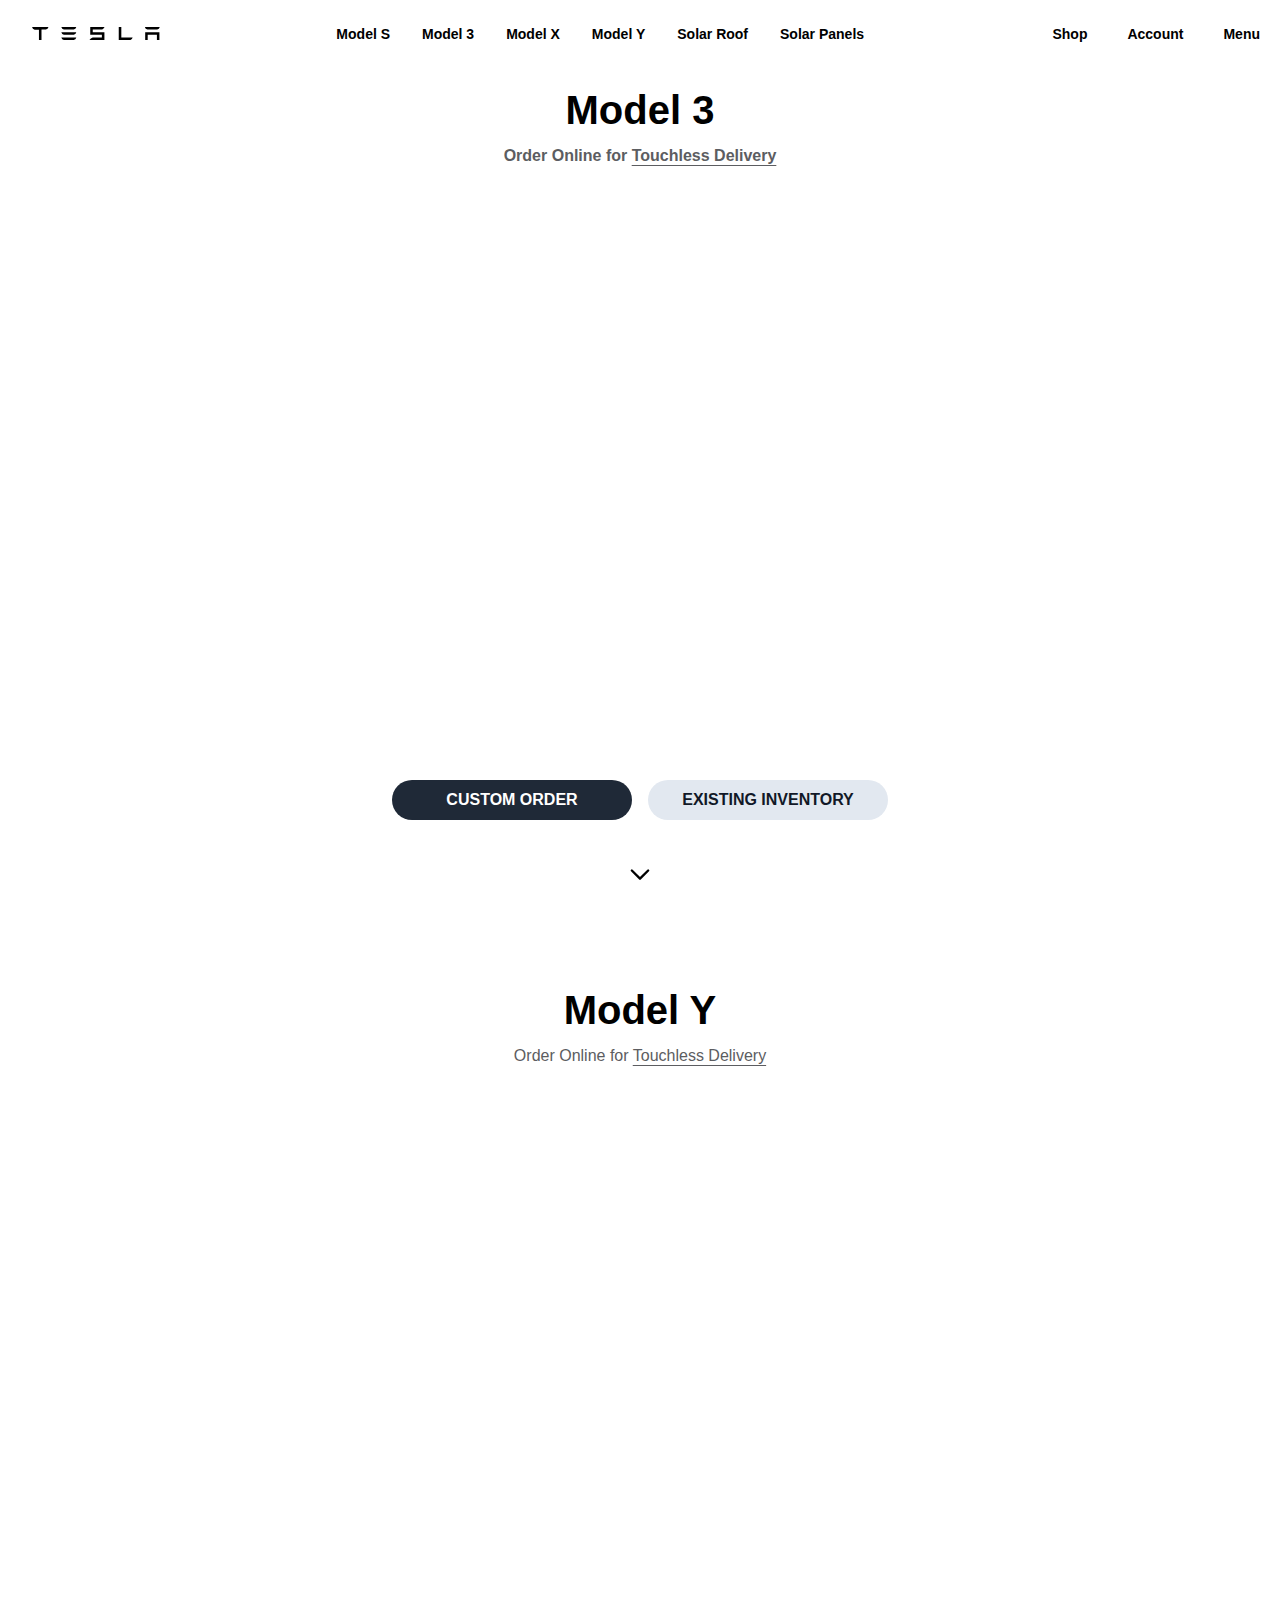
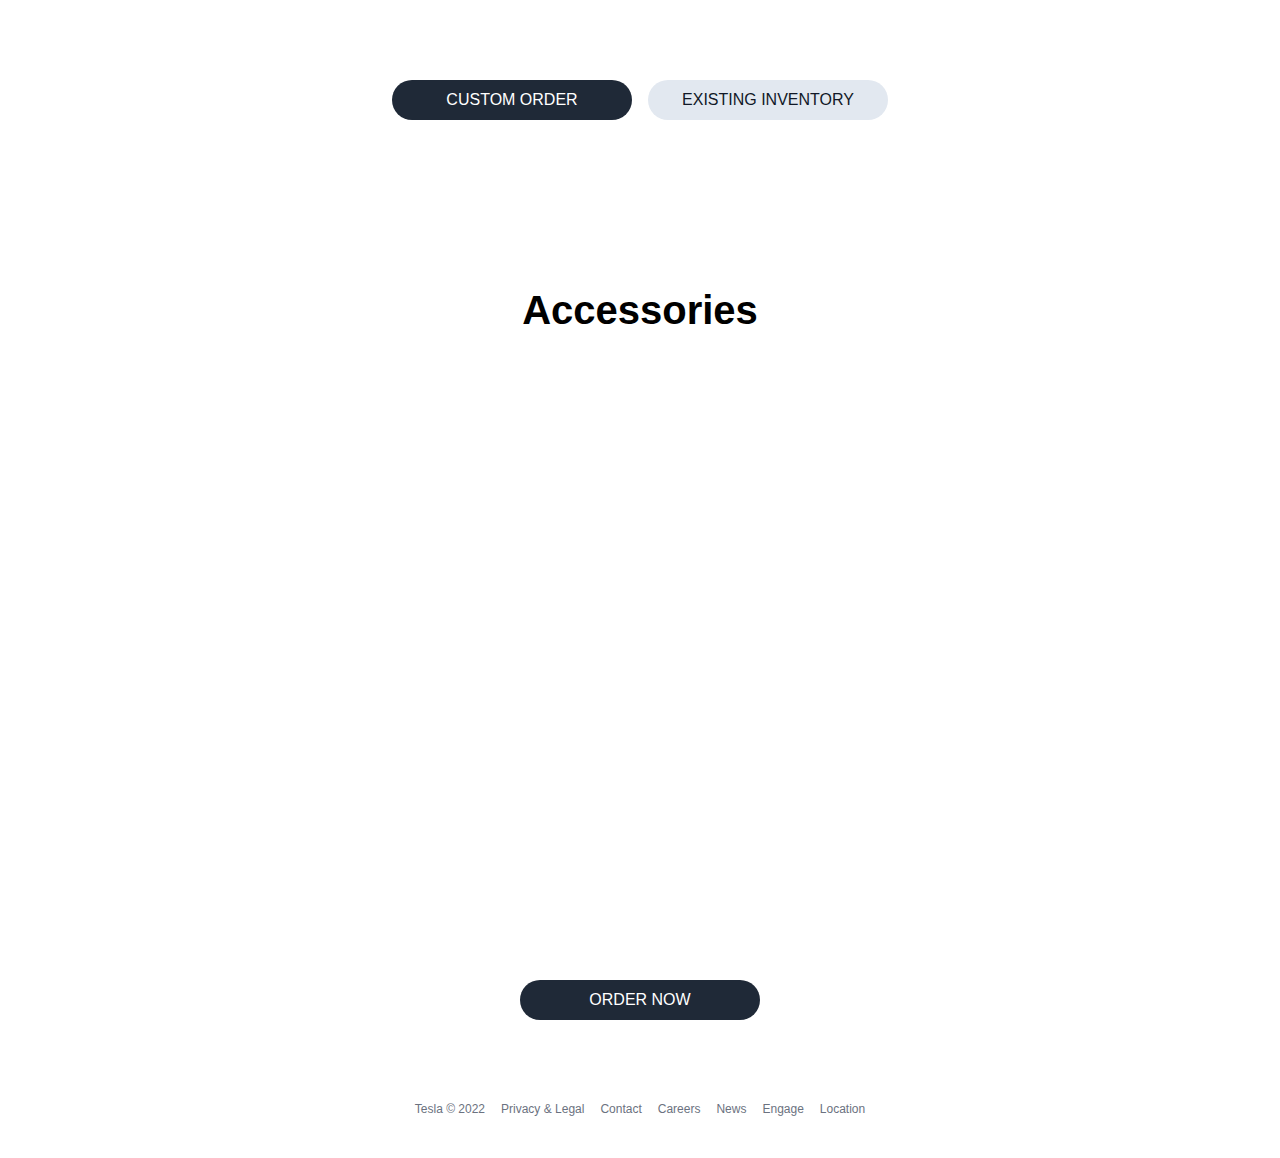
==== x_index.html @ 98531808 "finish first view" ====
<!DOCTYPE html>
<html lang="en">
  <head>
    <meta charset="UTF-8" />
    <meta http-equiv="X-UA-Compatible" content="IE=edge" />
    <meta name="viewport" content="width=device-width, initial-scale=1.0" />
    <title>Tesla UI Clone</title>
    <link rel="stylesheet" href="css/style.css" />
  </head>
  <body>
    <!-- Header & Model 3 -->

    <div
      class="relative bg-[url('https://tesla-cdn.thron.com/delivery/public/image/tesla/e90a341e-f9ca-4aa1-8eab-94afea118786/bvlatuR/std/2880x1800/M3-Homepage-D')] h-screen bg-center bg-cover"
    >
      <div class="pt-5 flex justify-between font-bold items-center">
        <div class="ml-8">
          <svg
            class="w-32 cursor-pointer"
            viewBox="0 0 342 35"
            xmlns="http://www.w3.org/2000/svg"
          >
            <path
              d="M0 .1a9.7 9.7 0 007 7h11l.5.1v27.6h6.8V7.3L26 7h11a9.8 9.8 0 007-7H0zm238.6 0h-6.8v34.8H263a9.7 9.7 0 006-6.8h-30.3V0zm-52.3 6.8c3.6-1 6.6-3.8 7.4-6.9l-38.1.1v20.6h31.1v7.2h-24.4a13.6 13.6 0 00-8.7 7h39.9v-21h-31.2v-7h24zm116.2 28h6.7v-14h24.6v14h6.7v-21h-38zM85.3 7h26a9.6 9.6 0 007.1-7H78.3a9.6 9.6 0 007 7zm0 13.8h26a9.6 9.6 0 007.1-7H78.3a9.6 9.6 0 007 7zm0 14.1h26a9.6 9.6 0 007.1-7H78.3a9.6 9.6 0 007 7zM308.5 7h26a9.6 9.6 0 007-7h-40a9.6 9.6 0 007 7z"
              fill="currentColor"
            ></path>
          </svg>
        </div>
        <div class="hidden lg:inline">
          <ul class="flex space-x-2 text-sm">
            <li
              class="py-1 px-3 hover:bg-slate-300 hover:rounded-full cursor-pointer"
            >
              Model S
            </li>
            <li
              class="py-1 px-3 hover:bg-slate-300 hover:rounded-full cursor-pointer"
            >
              Model 3
            </li>
            <li
              class="py-1 px-3 hover:bg-slate-300 hover:rounded-full cursor-pointer"
            >
              Model X
            </li>
            <li
              class="py-1 px-3 hover:bg-slate-300 hover:rounded-full cursor-pointer"
            >
              Model Y
            </li>
            <li
              class="py-1 px-3 hover:bg-slate-300 hover:rounded-full cursor-pointer"
            >
              Solar Roof
            </li>
            <li
              class="py-1 px-3 hover:bg-slate-300 hover:rounded-full cursor-pointer"
            >
              Solar Panels
            </li>
          </ul>
        </div>
        <div class="">
          <ul class="flex space-x-4 mr-2 text-sm">
            <li
              class="cursor-pointer hover:rounded-full hover:bg-slate-300 py-1 px-3"
            >
              Shop
            </li>
            <li
              class="cursor-pointer hover:rounded-full hover:bg-slate-300 py-1 px-3"
            >
              Account
            </li>
            <li
              class="cursor-pointer hover:rounded-full hover:bg-slate-300 py-1 px-3"
            >
              Menu
            </li>
          </ul>
        </div>
        <div
          class="flex flex-col absolute top-20 left-[50%] translate-x-[-50%]"
        >
          <h1 class="text-[40px] m-auto font-bold">Model 3</h1>
          <p class="whitespace-nowrap pt-1 text-[16px] text-[#5c5d61]">
            Order Online for

            <span
              class="underline underline-offset-4 hover:decoration-2 cursor-pointer"
              >Touchless Delivery</span
            >
          </p>
        </div>

        <div
          class="md:space-x-4 absolute bottom-[80px] left-[50%] translate-x-[-50%] flex flex-col md:flex-row"
        >
          <button
            class="uppercase bg-gray-800 w-96 text-white rounded-full h-10 md:w-60"
          >
            Custom order
          </button>
          <button
            class="mt-2 uppercase bg-slate-200 w-96 text-gray-900 rounded-full h-10 md:mt-0 md:w-60"
          >
            Existing Inventory
          </button>
        </div>

        <div class="absolute left-[50%] translate-x-[-50%] bottom-3">
          <svg
            xmlns="http://www.w3.org/2000/svg"
            class="h-7 w-7 animate-bounce"
            fill="none"
            viewBox="0 0 24 24"
            stroke="currentColor"
            stroke-width="2"
          >
            <path
              stroke-linecap="round"
              stroke-linejoin="round"
              d="M19 9l-7 7-7-7"
            />
          </svg>
        </div>
      </div>
    </div>

    <!-- Model Y -->

    <div
      class="relative bg-[url('https://tesla-cdn.thron.com/delivery/public/image/tesla/8e2df1b9-a4bf-4eb9-beec-2cf5cc77fca0/bvlatuR/std/2880x2400/Desktop-ModelY?quality=70')] h-screen bg-center bg-cover"
    >
      <div class="flex flex-col absolute top-20 left-[50%] translate-x-[-50%]">
        <h1 class="text-[40px] m-auto font-bold">Model Y</h1>
        <p class="whitespace-nowrap pt-1 text-[16px] text-[#5c5d61]">
          Order Online for

          <span
            class="underline underline-offset-4 hover:decoration-2 cursor-pointer"
            >Touchless Delivery</span
          >
        </p>
      </div>

      <div
        class="md:space-x-4 absolute bottom-[80px] left-[50%] translate-x-[-50%] flex flex-col md:flex-row"
      >
        <button
          class="uppercase bg-gray-800 w-96 text-white rounded-full h-10 md:w-60"
        >
          Custom order
        </button>
        <button
          class="mt-2 uppercase bg-slate-200 w-96 text-gray-900 rounded-full h-10 md:mt-0 md:w-60"
        >
          Existing Inventory
        </button>
      </div>
    </div>

    <!-- Accessories -->

    <div
      class="relative bg-[url('https://tesla-cdn.thron.com/delivery/public/image/tesla/dd739764-bcaa-4263-9488-8c73bc9fb046/bvlatuR/std/2880x2400/Desktop-Accessories')] h-screen bg-center bg-cover"
    >
      <div class="flex flex-col absolute top-20 left-[50%] translate-x-[-50%]">
        <h1 class="text-[40px] m-auto font-bold">Accessories</h1>
      </div>

      <div
        class="md:space-x-4 absolute bottom-[80px] left-[50%] translate-x-[-50%] flex flex-col md:flex-row"
      >
        <button
          class="uppercase bg-gray-800 w-96 text-white rounded-full h-10 md:w-60"
        >
          Order now
        </button>
      </div>
    </div>
    <footer class="flex pb-10 justify-center items-center">
      <ul
        class="flex flex-col justify-center items-center md:flex-row md:space-x-4 text-[12px] text-gray-500"
      >
        <li class="link">Tesla &copy 2022</li>
        <li class="link">Privacy & Legal</li>
        <li class="link">Contact</li>
        <li class="link">Careers</li>
        <li class="link">News</li>
        <li class="link hidden md:inline">Engage</li>
        <li class="link hidden md:inline">Location</li>
      </ul>
    </footer>
  </body>
</html>
---- css/style.css ----
/*
! tailwindcss v3.3.3 | MIT License | https://tailwindcss.com
*/

/*
1. Prevent padding and border from affecting element width. (https://github.com/mozdevs/cssremedy/issues/4)
2. Allow adding a border to an element by just adding a border-width. (https://github.com/tailwindcss/tailwindcss/pull/116)
*/

*,
::before,
::after {
  box-sizing: border-box;
  /* 1 */
  border-width: 0;
  /* 2 */
  border-style: solid;
  /* 2 */
  border-color: #e5e7eb;
  /* 2 */
}

::before,
::after {
  --tw-content: '';
}

/*
1. Use a consistent sensible line-height in all browsers.
2. Prevent adjustments of font size after orientation changes in iOS.
3. Use a more readable tab size.
4. Use the user's configured `sans` font-family by default.
5. Use the user's configured `sans` font-feature-settings by default.
6. Use the user's configured `sans` font-variation-settings by default.
*/

html {
  line-height: 1.5;
  /* 1 */
  -webkit-text-size-adjust: 100%;
  /* 2 */
  -moz-tab-size: 4;
  /* 3 */
  -o-tab-size: 4;
     tab-size: 4;
  /* 3 */
  font-family: ui-sans-serif, system-ui, -apple-system, BlinkMacSystemFont, "Segoe UI", Roboto, "Helvetica Neue", Arial, "Noto Sans", sans-serif, "Apple Color Emoji", "Segoe UI Emoji", "Segoe UI Symbol", "Noto Color Emoji";
  /* 4 */
  font-feature-settings: normal;
  /* 5 */
  font-variation-settings: normal;
  /* 6 */
}

/*
1. Remove the margin in all browsers.
2. Inherit line-height from `html` so users can set them as a class directly on the `html` element.
*/

body {
  margin: 0;
  /* 1 */
  line-height: inherit;
  /* 2 */
}

/*
1. Add the correct height in Firefox.
2. Correct the inheritance of border color in Firefox. (https://bugzilla.mozilla.org/show_bug.cgi?id=190655)
3. Ensure horizontal rules are visible by default.
*/

hr {
  height: 0;
  /* 1 */
  color: inherit;
  /* 2 */
  border-top-width: 1px;
  /* 3 */
}

/*
Add the correct text decoration in Chrome, Edge, and Safari.
*/

abbr:where([title]) {
  -webkit-text-decoration: underline dotted;
          text-decoration: underline dotted;
}

/*
Remove the default font size and weight for headings.
*/

h1,
h2,
h3,
h4,
h5,
h6 {
  font-size: inherit;
  font-weight: inherit;
}

/*
Reset links to optimize for opt-in styling instead of opt-out.
*/

a {
  color: inherit;
  text-decoration: inherit;
}

/*
Add the correct font weight in Edge and Safari.
*/

b,
strong {
  font-weight: bolder;
}

/*
1. Use the user's configured `mono` font family by default.
2. Correct the odd `em` font sizing in all browsers.
*/

code,
kbd,
samp,
pre {
  font-family: ui-monospace, SFMono-Regular, Menlo, Monaco, Consolas, "Liberation Mono", "Courier New", monospace;
  /* 1 */
  font-size: 1em;
  /* 2 */
}

/*
Add the correct font size in all browsers.
*/

small {
  font-size: 80%;
}

/*
Prevent `sub` and `sup` elements from affecting the line height in all browsers.
*/

sub,
sup {
  font-size: 75%;
  line-height: 0;
  position: relative;
  vertical-align: baseline;
}

sub {
  bottom: -0.25em;
}

sup {
  top: -0.5em;
}

/*
1. Remove text indentation from table contents in Chrome and Safari. (https://bugs.chromium.org/p/chromium/issues/detail?id=999088, https://bugs.webkit.org/show_bug.cgi?id=201297)
2. Correct table border color inheritance in all Chrome and Safari. (https://bugs.chromium.org/p/chromium/issues/detail?id=935729, https://bugs.webkit.org/show_bug.cgi?id=195016)
3. Remove gaps between table borders by default.
*/

table {
  text-indent: 0;
  /* 1 */
  border-color: inherit;
  /* 2 */
  border-collapse: collapse;
  /* 3 */
}

/*
1. Change the font styles in all browsers.
2. Remove the margin in Firefox and Safari.
3. Remove default padding in all browsers.
*/

button,
input,
optgroup,
select,
textarea {
  font-family: inherit;
  /* 1 */
  font-feature-settings: inherit;
  /* 1 */
  font-variation-settings: inherit;
  /* 1 */
  font-size: 100%;
  /* 1 */
  font-weight: inherit;
  /* 1 */
  line-height: inherit;
  /* 1 */
  color: inherit;
  /* 1 */
  margin: 0;
  /* 2 */
  padding: 0;
  /* 3 */
}

/*
Remove the inheritance of text transform in Edge and Firefox.
*/

button,
select {
  text-transform: none;
}

/*
1. Correct the inability to style clickable types in iOS and Safari.
2. Remove default button styles.
*/

button,
[type='button'],
[type='reset'],
[type='submit'] {
  -webkit-appearance: button;
  /* 1 */
  background-color: transparent;
  /* 2 */
  background-image: none;
  /* 2 */
}

/*
Use the modern Firefox focus style for all focusable elements.
*/

:-moz-focusring {
  outline: auto;
}

/*
Remove the additional `:invalid` styles in Firefox. (https://github.com/mozilla/gecko-dev/blob/2f9eacd9d3d995c937b4251a5557d95d494c9be1/layout/style/res/forms.css#L728-L737)
*/

:-moz-ui-invalid {
  box-shadow: none;
}

/*
Add the correct vertical alignment in Chrome and Firefox.
*/

progress {
  vertical-align: baseline;
}

/*
Correct the cursor style of increment and decrement buttons in Safari.
*/

::-webkit-inner-spin-button,
::-webkit-outer-spin-button {
  height: auto;
}

/*
1. Correct the odd appearance in Chrome and Safari.
2. Correct the outline style in Safari.
*/

[type='search'] {
  -webkit-appearance: textfield;
  /* 1 */
  outline-offset: -2px;
  /* 2 */
}

/*
Remove the inner padding in Chrome and Safari on macOS.
*/

::-webkit-search-decoration {
  -webkit-appearance: none;
}

/*
1. Correct the inability to style clickable types in iOS and Safari.
2. Change font properties to `inherit` in Safari.
*/

::-webkit-file-upload-button {
  -webkit-appearance: button;
  /* 1 */
  font: inherit;
  /* 2 */
}

/*
Add the correct display in Chrome and Safari.
*/

summary {
  display: list-item;
}

/*
Removes the default spacing and border for appropriate elements.
*/

blockquote,
dl,
dd,
h1,
h2,
h3,
h4,
h5,
h6,
hr,
figure,
p,
pre {
  margin: 0;
}

fieldset {
  margin: 0;
  padding: 0;
}

legend {
  padding: 0;
}

ol,
ul,
menu {
  list-style: none;
  margin: 0;
  padding: 0;
}

/*
Reset default styling for dialogs.
*/

dialog {
  padding: 0;
}

/*
Prevent resizing textareas horizontally by default.
*/

textarea {
  resize: vertical;
}

/*
1. Reset the default placeholder opacity in Firefox. (https://github.com/tailwindlabs/tailwindcss/issues/3300)
2. Set the default placeholder color to the user's configured gray 400 color.
*/

input::-moz-placeholder, textarea::-moz-placeholder {
  opacity: 1;
  /* 1 */
  color: #9ca3af;
  /* 2 */
}

input::placeholder,
textarea::placeholder {
  opacity: 1;
  /* 1 */
  color: #9ca3af;
  /* 2 */
}

/*
Set the default cursor for buttons.
*/

button,
[role="button"] {
  cursor: pointer;
}

/*
Make sure disabled buttons don't get the pointer cursor.
*/

:disabled {
  cursor: default;
}

/*
1. Make replaced elements `display: block` by default. (https://github.com/mozdevs/cssremedy/issues/14)
2. Add `vertical-align: middle` to align replaced elements more sensibly by default. (https://github.com/jensimmons/cssremedy/issues/14#issuecomment-634934210)
   This can trigger a poorly considered lint error in some tools but is included by design.
*/

img,
svg,
video,
canvas,
audio,
iframe,
embed,
object {
  display: block;
  /* 1 */
  vertical-align: middle;
  /* 2 */
}

/*
Constrain images and videos to the parent width and preserve their intrinsic aspect ratio. (https://github.com/mozdevs/cssremedy/issues/14)
*/

img,
video {
  max-width: 100%;
  height: auto;
}

/* Make elements with the HTML hidden attribute stay hidden by default */

[hidden] {
  display: none;
}

*, ::before, ::after {
  --tw-border-spacing-x: 0;
  --tw-border-spacing-y: 0;
  --tw-translate-x: 0;
  --tw-translate-y: 0;
  --tw-rotate: 0;
  --tw-skew-x: 0;
  --tw-skew-y: 0;
  --tw-scale-x: 1;
  --tw-scale-y: 1;
  --tw-pan-x:  ;
  --tw-pan-y:  ;
  --tw-pinch-zoom:  ;
  --tw-scroll-snap-strictness: proximity;
  --tw-gradient-from-position:  ;
  --tw-gradient-via-position:  ;
  --tw-gradient-to-position:  ;
  --tw-ordinal:  ;
  --tw-slashed-zero:  ;
  --tw-numeric-figure:  ;
  --tw-numeric-spacing:  ;
  --tw-numeric-fraction:  ;
  --tw-ring-inset:  ;
  --tw-ring-offset-width: 0px;
  --tw-ring-offset-color: #fff;
  --tw-ring-color: rgb(59 130 246 / 0.5);
  --tw-ring-offset-shadow: 0 0 #0000;
  --tw-ring-shadow: 0 0 #0000;
  --tw-shadow: 0 0 #0000;
  --tw-shadow-colored: 0 0 #0000;
  --tw-blur:  ;
  --tw-brightness:  ;
  --tw-contrast:  ;
  --tw-grayscale:  ;
  --tw-hue-rotate:  ;
  --tw-invert:  ;
  --tw-saturate:  ;
  --tw-sepia:  ;
  --tw-drop-shadow:  ;
  --tw-backdrop-blur:  ;
  --tw-backdrop-brightness:  ;
  --tw-backdrop-contrast:  ;
  --tw-backdrop-grayscale:  ;
  --tw-backdrop-hue-rotate:  ;
  --tw-backdrop-invert:  ;
  --tw-backdrop-opacity:  ;
  --tw-backdrop-saturate:  ;
  --tw-backdrop-sepia:  ;
}

::backdrop {
  --tw-border-spacing-x: 0;
  --tw-border-spacing-y: 0;
  --tw-translate-x: 0;
  --tw-translate-y: 0;
  --tw-rotate: 0;
  --tw-skew-x: 0;
  --tw-skew-y: 0;
  --tw-scale-x: 1;
  --tw-scale-y: 1;
  --tw-pan-x:  ;
  --tw-pan-y:  ;
  --tw-pinch-zoom:  ;
  --tw-scroll-snap-strictness: proximity;
  --tw-gradient-from-position:  ;
  --tw-gradient-via-position:  ;
  --tw-gradient-to-position:  ;
  --tw-ordinal:  ;
  --tw-slashed-zero:  ;
  --tw-numeric-figure:  ;
  --tw-numeric-spacing:  ;
  --tw-numeric-fraction:  ;
  --tw-ring-inset:  ;
  --tw-ring-offset-width: 0px;
  --tw-ring-offset-color: #fff;
  --tw-ring-color: rgb(59 130 246 / 0.5);
  --tw-ring-offset-shadow: 0 0 #0000;
  --tw-ring-shadow: 0 0 #0000;
  --tw-shadow: 0 0 #0000;
  --tw-shadow-colored: 0 0 #0000;
  --tw-blur:  ;
  --tw-brightness:  ;
  --tw-contrast:  ;
  --tw-grayscale:  ;
  --tw-hue-rotate:  ;
  --tw-invert:  ;
  --tw-saturate:  ;
  --tw-sepia:  ;
  --tw-drop-shadow:  ;
  --tw-backdrop-blur:  ;
  --tw-backdrop-brightness:  ;
  --tw-backdrop-contrast:  ;
  --tw-backdrop-grayscale:  ;
  --tw-backdrop-hue-rotate:  ;
  --tw-backdrop-invert:  ;
  --tw-backdrop-opacity:  ;
  --tw-backdrop-saturate:  ;
  --tw-backdrop-sepia:  ;
}

.absolute {
  position: absolute;
}

.relative {
  position: relative;
}

.bottom-2 {
  bottom: 0.5rem;
}

.bottom-3 {
  bottom: 0.75rem;
}

.bottom-\[80px\] {
  bottom: 80px;
}

.left-\[50\%\] {
  left: 50%;
}

.top-20 {
  top: 5rem;
}

.top-36 {
  top: 9rem;
}

.m-auto {
  margin: auto;
}

.ml-8 {
  margin-left: 2rem;
}

.mr-2 {
  margin-right: 0.5rem;
}

.mt-2 {
  margin-top: 0.5rem;
}

.flex {
  display: flex;
}

.hidden {
  display: none;
}

.h-10 {
  height: 2.5rem;
}

.h-7 {
  height: 1.75rem;
}

.h-8 {
  height: 2rem;
}

.h-screen {
  height: 100vh;
}

.w-32 {
  width: 8rem;
}

.w-7 {
  width: 1.75rem;
}

.w-8 {
  width: 2rem;
}

.w-96 {
  width: 24rem;
}

.translate-x-\[-50\%\] {
  --tw-translate-x: -50%;
  transform: translate(var(--tw-translate-x), var(--tw-translate-y)) rotate(var(--tw-rotate)) skewX(var(--tw-skew-x)) skewY(var(--tw-skew-y)) scaleX(var(--tw-scale-x)) scaleY(var(--tw-scale-y));
}

@keyframes bounce {
  0%, 100% {
    transform: translateY(-25%);
    animation-timing-function: cubic-bezier(0.8,0,1,1);
  }

  50% {
    transform: none;
    animation-timing-function: cubic-bezier(0,0,0.2,1);
  }
}

.animate-bounce {
  animation: bounce 1s infinite;
}

.cursor-pointer {
  cursor: pointer;
}

.flex-col {
  flex-direction: column;
}

.items-center {
  align-items: center;
}

.justify-center {
  justify-content: center;
}

.justify-between {
  justify-content: space-between;
}

.space-x-2 > :not([hidden]) ~ :not([hidden]) {
  --tw-space-x-reverse: 0;
  margin-right: calc(0.5rem * var(--tw-space-x-reverse));
  margin-left: calc(0.5rem * calc(1 - var(--tw-space-x-reverse)));
}

.space-x-4 > :not([hidden]) ~ :not([hidden]) {
  --tw-space-x-reverse: 0;
  margin-right: calc(1rem * var(--tw-space-x-reverse));
  margin-left: calc(1rem * calc(1 - var(--tw-space-x-reverse)));
}

.whitespace-nowrap {
  white-space: nowrap;
}

.rounded-full {
  border-radius: 9999px;
}

.bg-gray-800 {
  --tw-bg-opacity: 1;
  background-color: rgb(31 41 55 / var(--tw-bg-opacity));
}

.bg-slate-200 {
  --tw-bg-opacity: 1;
  background-color: rgb(226 232 240 / var(--tw-bg-opacity));
}

.bg-\[url\(\'\.\.\/images\/M3-Homepage-D\.jpeg\'\)\] {
  background-image: url('../images/M3-Homepage-D.jpeg');
}

.bg-\[url\(\'https\:\/\/tesla-cdn\.thron\.com\/delivery\/public\/image\/tesla\/8e2df1b9-a4bf-4eb9-beec-2cf5cc77fca0\/bvlatuR\/std\/2880x2400\/Desktop-ModelY\?quality\=70\'\)\] {
  background-image: url('https://tesla-cdn.thron.com/delivery/public/image/tesla/8e2df1b9-a4bf-4eb9-beec-2cf5cc77fca0/bvlatuR/std/2880x2400/Desktop-ModelY?quality=70');
}

.bg-\[url\(\'https\:\/\/tesla-cdn\.thron\.com\/delivery\/public\/image\/tesla\/dd739764-bcaa-4263-9488-8c73bc9fb046\/bvlatuR\/std\/2880x2400\/Desktop-Accessories\'\)\] {
  background-image: url('https://tesla-cdn.thron.com/delivery/public/image/tesla/dd739764-bcaa-4263-9488-8c73bc9fb046/bvlatuR/std/2880x2400/Desktop-Accessories');
}

.bg-\[url\(\'https\:\/\/tesla-cdn\.thron\.com\/delivery\/public\/image\/tesla\/e90a341e-f9ca-4aa1-8eab-94afea118786\/bvlatuR\/std\/2880x1800\/M3-Homepage-D\'\)\] {
  background-image: url('https://tesla-cdn.thron.com/delivery/public/image/tesla/e90a341e-f9ca-4aa1-8eab-94afea118786/bvlatuR/std/2880x1800/M3-Homepage-D');
}

.bg-cover {
  background-size: cover;
}

.bg-center {
  background-position: center;
}

.p-4 {
  padding: 1rem;
}

.px-3 {
  padding-left: 0.75rem;
  padding-right: 0.75rem;
}

.py-1 {
  padding-top: 0.25rem;
  padding-bottom: 0.25rem;
}

.pb-10 {
  padding-bottom: 2.5rem;
}

.pt-1 {
  padding-top: 0.25rem;
}

.pt-5 {
  padding-top: 1.25rem;
}

.text-4xl {
  font-size: 2.25rem;
  line-height: 2.5rem;
}

.text-\[12px\] {
  font-size: 12px;
}

.text-\[16px\] {
  font-size: 16px;
}

.text-\[40px\] {
  font-size: 40px;
}

.text-sm {
  font-size: 0.875rem;
  line-height: 1.25rem;
}

.font-bold {
  font-weight: 700;
}

.uppercase {
  text-transform: uppercase;
}

.text-\[\#5c5d61\] {
  --tw-text-opacity: 1;
  color: rgb(92 93 97 / var(--tw-text-opacity));
}

.text-gray-500 {
  --tw-text-opacity: 1;
  color: rgb(107 114 128 / var(--tw-text-opacity));
}

.text-gray-900 {
  --tw-text-opacity: 1;
  color: rgb(17 24 39 / var(--tw-text-opacity));
}

.text-white {
  --tw-text-opacity: 1;
  color: rgb(255 255 255 / var(--tw-text-opacity));
}

.text-gray-700 {
  --tw-text-opacity: 1;
  color: rgb(55 65 81 / var(--tw-text-opacity));
}

.text-gray-800 {
  --tw-text-opacity: 1;
  color: rgb(31 41 55 / var(--tw-text-opacity));
}

.underline {
  text-decoration-line: underline;
}

.underline-offset-4 {
  text-underline-offset: 4px;
}

@font-face {
  font-family: "Gotham Book";

  src: url("https://www.example.com/assets/fonts/Gotham-Book.eot"),
    url("https://www.example.com/assets/fonts/Gotham-Book.eot?#iefix")
      format("embedded-opentype"),
    url("https://www.example.com/assets/fonts/Gotham-Book.woff2")
      format("woff2"),
    url("https://www.example.com/assets/fonts/Gotham-Book.woff") format("woff"),
    url("https://www.example.com/assets/fonts/Gotham-Book.ttf")
      format("truetype");

  font-weight: normal;

  font-style: normal;
}

* {
  font-family: "Gotham Book", sans-serif;
}

.hover\:rounded-full:hover {
  border-radius: 9999px;
}

.hover\:bg-slate-300:hover {
  --tw-bg-opacity: 1;
  background-color: rgb(203 213 225 / var(--tw-bg-opacity));
}

.hover\:decoration-2:hover {
  text-decoration-thickness: 2px;
}

@media (min-width: 768px) {
  .md\:mt-0 {
    margin-top: 0px;
  }

  .md\:inline {
    display: inline;
  }

  .md\:flex {
    display: flex;
  }

  .md\:w-60 {
    width: 15rem;
  }

  .md\:flex-row {
    flex-direction: row;
  }

  .md\:justify-between {
    justify-content: space-between;
  }

  .md\:space-x-2 > :not([hidden]) ~ :not([hidden]) {
    --tw-space-x-reverse: 0;
    margin-right: calc(0.5rem * var(--tw-space-x-reverse));
    margin-left: calc(0.5rem * calc(1 - var(--tw-space-x-reverse)));
  }

  .md\:space-x-4 > :not([hidden]) ~ :not([hidden]) {
    --tw-space-x-reverse: 0;
    margin-right: calc(1rem * var(--tw-space-x-reverse));
    margin-left: calc(1rem * calc(1 - var(--tw-space-x-reverse)));
  }

  .md\:text-6xl {
    font-size: 3.75rem;
    line-height: 1;
  }

  .md\:text-xl {
    font-size: 1.25rem;
    line-height: 1.75rem;
  }
}

@media (min-width: 1024px) {
  .lg\:inline {
    display: inline;
  }
}
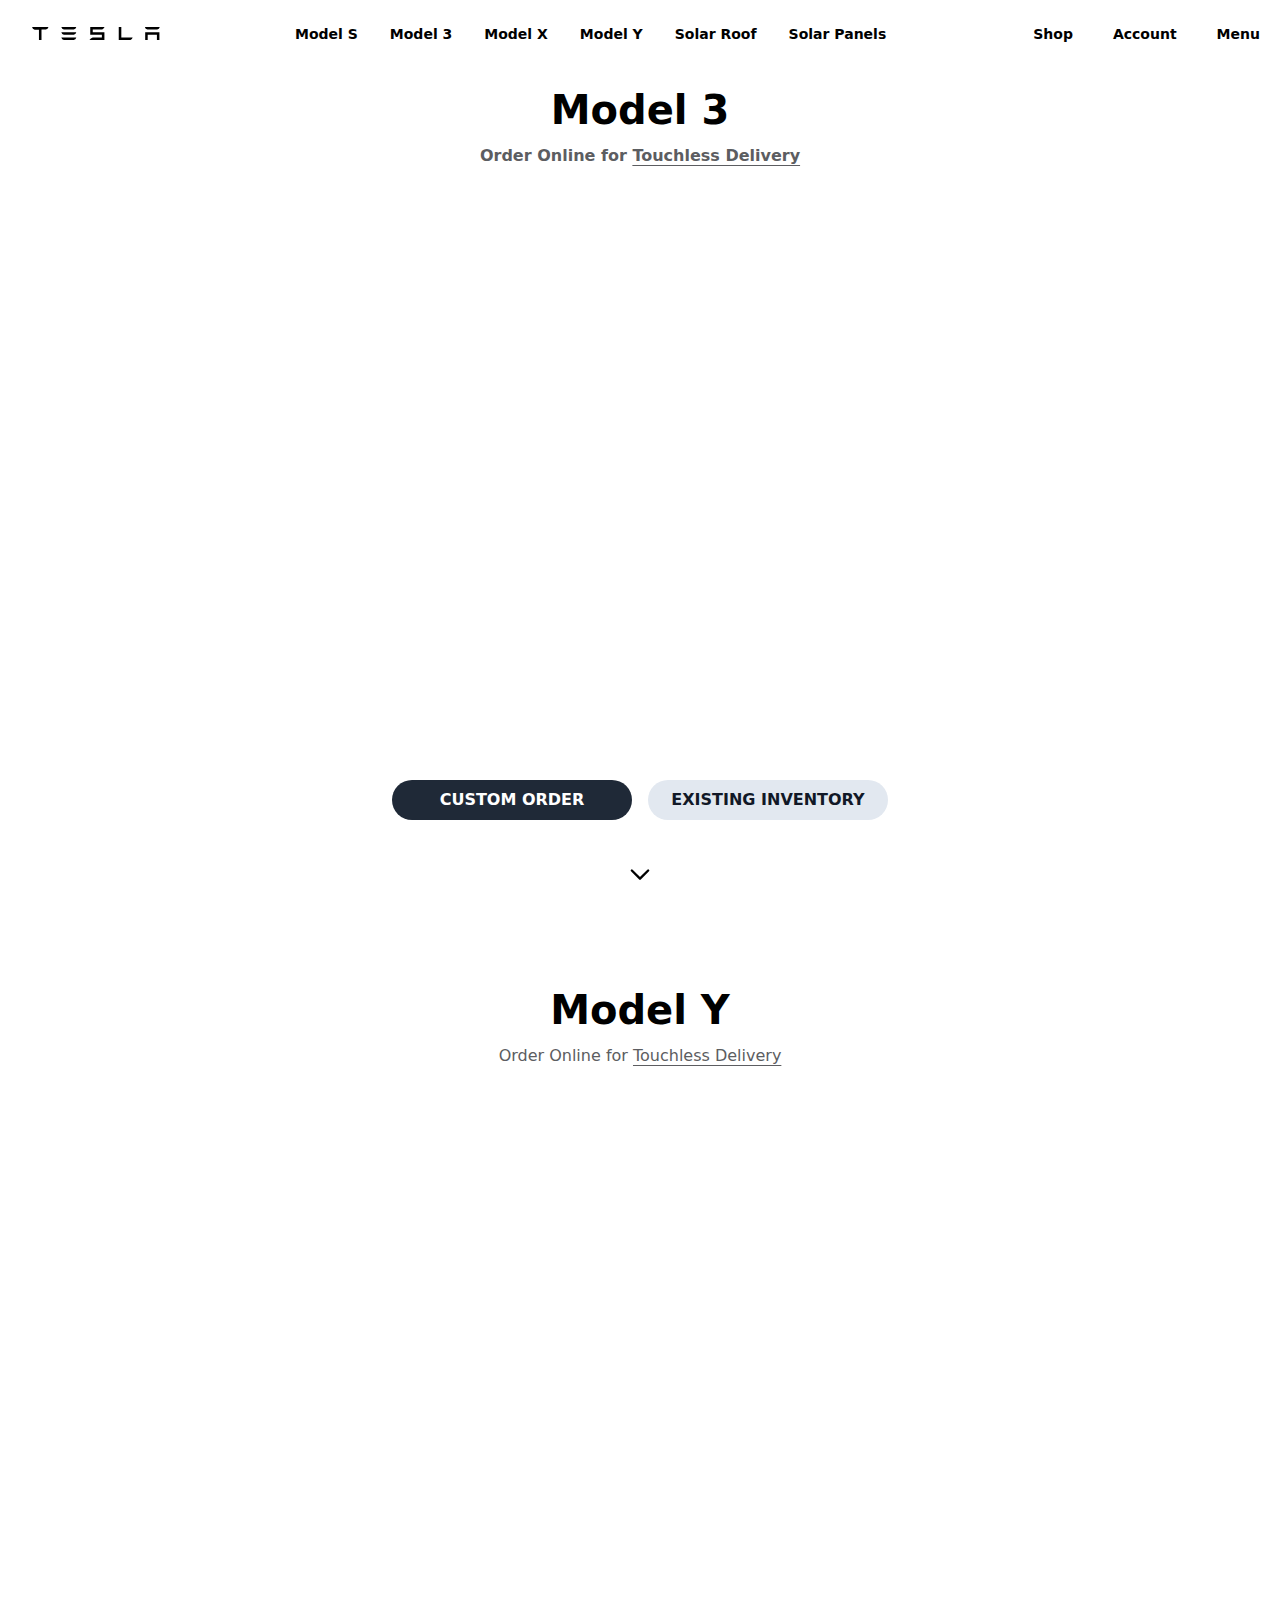
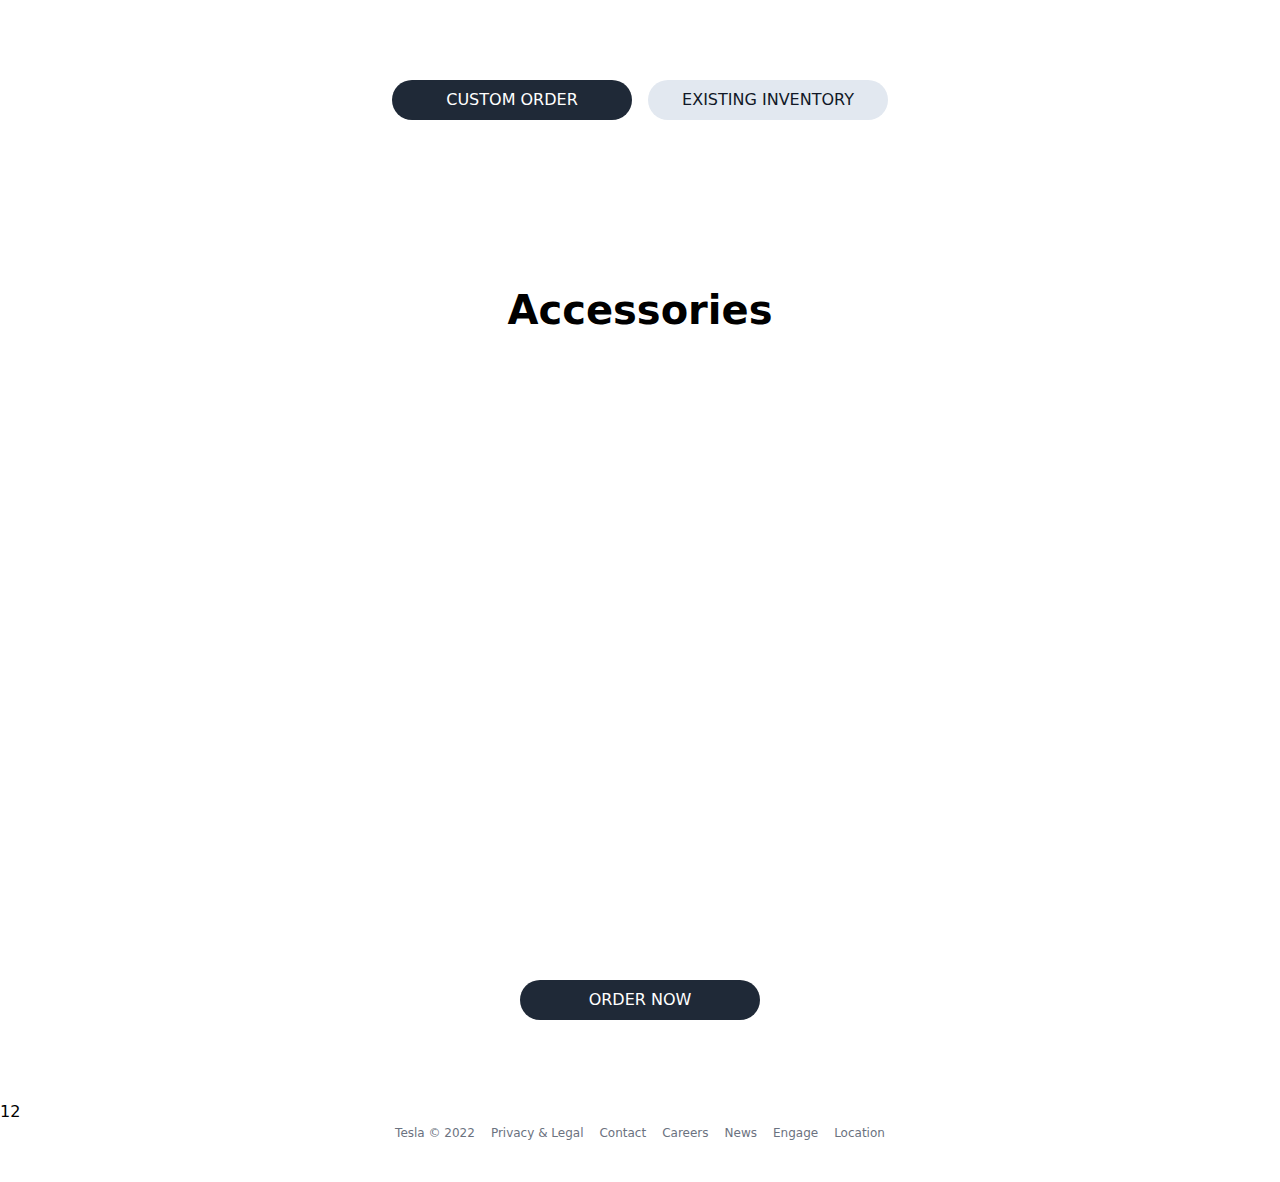
==== commit 9e6eb976: "finish tutorial" ====
--- a/x_index.html
+++ b/x_index.html
@@ -127,70 +127,78 @@
       </div>
     </div>
 
-    <!-- Model Y -->
-
-    <div
-      class="relative bg-[url('https://tesla-cdn.thron.com/delivery/public/image/tesla/8e2df1b9-a4bf-4eb9-beec-2cf5cc77fca0/bvlatuR/std/2880x2400/Desktop-ModelY?quality=70')] h-screen bg-center bg-cover"
-    >
-      <div class="flex flex-col absolute top-20 left-[50%] translate-x-[-50%]">
-        <h1 class="text-[40px] m-auto font-bold">Model Y</h1>
-        <p class="whitespace-nowrap pt-1 text-[16px] text-[#5c5d61]">
-          Order Online for
-
-          <span
-            class="underline underline-offset-4 hover:decoration-2 cursor-pointer"
-            >Touchless Delivery</span
-          >
-        </p>
-      </div>
-
-      <div
-        class="md:space-x-4 absolute bottom-[80px] left-[50%] translate-x-[-50%] flex flex-col md:flex-row"
-      >
-        <button
-          class="uppercase bg-gray-800 w-96 text-white rounded-full h-10 md:w-60"
-        >
-          Custom order
-        </button>
-        <button
-          class="mt-2 uppercase bg-slate-200 w-96 text-gray-900 rounded-full h-10 md:mt-0 md:w-60"
-        >
-          Existing Inventory
-        </button>
-      </div>
-    </div>
-
-    <!-- Accessories -->
-
-    <div
-      class="relative bg-[url('https://tesla-cdn.thron.com/delivery/public/image/tesla/dd739764-bcaa-4263-9488-8c73bc9fb046/bvlatuR/std/2880x2400/Desktop-Accessories')] h-screen bg-center bg-cover"
-    >
-      <div class="flex flex-col absolute top-20 left-[50%] translate-x-[-50%]">
-        <h1 class="text-[40px] m-auto font-bold">Accessories</h1>
-      </div>
-
-      <div
-        class="md:space-x-4 absolute bottom-[80px] left-[50%] translate-x-[-50%] flex flex-col md:flex-row"
-      >
-        <button
-          class="uppercase bg-gray-800 w-96 text-white rounded-full h-10 md:w-60"
-        >
-          Order now
-        </button>
-      </div>
-    </div>
-    <footer class="flex pb-10 justify-center items-center">
-      <ul
-        class="flex flex-col justify-center items-center md:flex-row md:space-x-4 text-[12px] text-gray-500"
-      >
-        <li class="link">Tesla &copy 2022</li>
-        <li class="link">Privacy & Legal</li>
-        <li class="link">Contact</li>
-        <li class="link">Careers</li>
-        <li class="link">News</li>
-        <li class="link hidden md:inline">Engage</li>
-        <li class="link hidden md:inline">Location</li>
-      </ul>
-    </footer>
+     <!-- Model Y -->
+
+     <div
+     class="relative bg-[url('https://tesla-cdn.thron.com/delivery/public/image/tesla/8e2df1b9-a4bf-4eb9-beec-2cf5cc77fca0/bvlatuR/std/2880x2400/Desktop-ModelY?quality=70')] h-screen bg-center bg-cover"
+   >
+     
+       <div
+         class="flex flex-col absolute top-20 left-[50%] translate-x-[-50%]"
+       >
+         <h1 class="text-[40px] m-auto font-bold">Model Y</h1>
+         <p class="whitespace-nowrap pt-1 text-[16px] text-[#5c5d61]">
+           Order Online for
+
+           <span
+             class="underline underline-offset-4 hover:decoration-2 cursor-pointer"
+             >Touchless Delivery</span
+           >
+         </p>
+       </div>
+
+       <div
+         class="md:space-x-4 absolute bottom-[80px] left-[50%] translate-x-[-50%] flex flex-col md:flex-row"
+       >
+         <button
+           class="uppercase bg-gray-800 w-96 text-white rounded-full h-10 md:w-60"
+         >
+           Custom order
+         </button>
+         <button
+           class="mt-2 uppercase bg-slate-200 w-96 text-gray-900 rounded-full h-10 md:mt-0 md:w-60"
+         >
+           Existing Inventory
+         </button>
+       </div>
+     </div>
+
+     <!-- Accessories -->
+
+     <div
+     class="relative bg-[url('https://tesla-cdn.thron.com/delivery/public/image/tesla/dd739764-bcaa-4263-9488-8c73bc9fb046/bvlatuR/std/2880x2400/Desktop-Accessories')] h-screen bg-center bg-cover"
+   >
+     
+       <div
+         class="flex flex-col absolute top-20 left-[50%] translate-x-[-50%]"
+       >
+         <h1 class="text-[40px] m-auto font-bold">Accessories</h1>
+        
+       </div>
+
+       <div
+         class="md:space-x-4 absolute bottom-[80px] left-[50%] translate-x-[-50%] flex flex-col md:flex-row"
+       >
+         <button
+           class="uppercase bg-gray-800 w-96 text-white rounded-full h-10 md:w-60"
+         >
+           Order now
+         </button>
+
+       </div>
+     </div>
+   </div>
+   12
+   <footer class="flex pb-10 justify-center items-center">
+       <ul class="flex flex-col justify-center items-center md:flex-row md:space-x-4  text-[12px] text-gray-500">
+           <li class="link">Tesla &copy 2022</li>
+           <li class="link">Privacy & Legal</li>
+           <li class="link">Contact</li>
+           <li class="link">Careers</li>
+           <li class="link">News</li>
+           <li class="link hidden md:inline">Engage</li>
+           <li class="link hidden md:inline">Location</li>
+       </ul>
+   </footer>
   </body>
-</html>
+</html>--- a/css/style.css
+++ b/css/style.css
@@ -534,6 +534,10 @@
   --tw-backdrop-sepia:  ;
 }
 
+.fixed {
+  position: fixed;
+}
+
 .absolute {
   position: absolute;
 }
@@ -542,6 +546,10 @@
   position: relative;
 }
 
+.sticky {
+  position: sticky;
+}
+
 .bottom-2 {
   bottom: 0.5rem;
 }
@@ -566,6 +574,18 @@
   top: 9rem;
 }
 
+.bottom-10 {
+  bottom: 2.5rem;
+}
+
+.left-0 {
+  left: 0px;
+}
+
+.top-0 {
+  top: 0px;
+}
+
 .m-auto {
   margin: auto;
 }
@@ -582,6 +602,10 @@
   margin-top: 0.5rem;
 }
 
+.mb-10 {
+  margin-bottom: 2.5rem;
+}
+
 .flex {
   display: flex;
 }
@@ -594,6 +618,10 @@
   height: 2.5rem;
 }
 
+.h-6 {
+  height: 1.5rem;
+}
+
 .h-7 {
   height: 1.75rem;
 }
@@ -608,6 +636,10 @@
 
 .w-32 {
   width: 8rem;
+}
+
+.w-6 {
+  width: 1.5rem;
 }
 
 .w-7 {
@@ -675,12 +707,41 @@
   margin-left: calc(1rem * calc(1 - var(--tw-space-x-reverse)));
 }
 
+.space-y-4 > :not([hidden]) ~ :not([hidden]) {
+  --tw-space-y-reverse: 0;
+  margin-top: calc(1rem * calc(1 - var(--tw-space-y-reverse)));
+  margin-bottom: calc(1rem * var(--tw-space-y-reverse));
+}
+
+.space-y-2 > :not([hidden]) ~ :not([hidden]) {
+  --tw-space-y-reverse: 0;
+  margin-top: calc(0.5rem * calc(1 - var(--tw-space-y-reverse)));
+  margin-bottom: calc(0.5rem * var(--tw-space-y-reverse));
+}
+
 .whitespace-nowrap {
   white-space: nowrap;
 }
 
 .rounded-full {
   border-radius: 9999px;
+}
+
+.border-b {
+  border-bottom-width: 1px;
+}
+
+.border-b-8 {
+  border-bottom-width: 8px;
+}
+
+.border-t {
+  border-top-width: 1px;
+}
+
+.border-black {
+  --tw-border-opacity: 1;
+  border-color: rgb(0 0 0 / var(--tw-border-opacity));
 }
 
 .bg-gray-800 {
@@ -693,6 +754,19 @@
   background-color: rgb(226 232 240 / var(--tw-bg-opacity));
 }
 
+.bg-black {
+  --tw-bg-opacity: 1;
+  background-color: rgb(0 0 0 / var(--tw-bg-opacity));
+}
+
+.bg-\[url\(\'\.\.\/images\/Desktop-Accessories\.jpeg\'\)\] {
+  background-image: url('../images/Desktop-Accessories.jpeg');
+}
+
+.bg-\[url\(\'\.\.\/images\/Desktop-ModelY\.jpeg\'\)\] {
+  background-image: url('../images/Desktop-ModelY.jpeg');
+}
+
 .bg-\[url\(\'\.\.\/images\/M3-Homepage-D\.jpeg\'\)\] {
   background-image: url('../images/M3-Homepage-D.jpeg');
 }
@@ -719,6 +793,10 @@
 
 .p-4 {
   padding: 1rem;
+}
+
+.p-10 {
+  padding: 2.5rem;
 }
 
 .px-3 {
@@ -743,6 +821,14 @@
   padding-top: 1.25rem;
 }
 
+.text-left {
+  text-align: left;
+}
+
+.text-center {
+  text-align: center;
+}
+
 .text-4xl {
   font-size: 2.25rem;
   line-height: 2.5rem;
@@ -765,8 +851,17 @@
   line-height: 1.25rem;
 }
 
+.text-xs {
+  font-size: 0.75rem;
+  line-height: 1rem;
+}
+
 .font-bold {
   font-weight: 700;
+}
+
+.font-semibold {
+  font-weight: 600;
 }
 
 .uppercase {
@@ -783,6 +878,11 @@
   color: rgb(107 114 128 / var(--tw-text-opacity));
 }
 
+.text-gray-800 {
+  --tw-text-opacity: 1;
+  color: rgb(31 41 55 / var(--tw-text-opacity));
+}
+
 .text-gray-900 {
   --tw-text-opacity: 1;
   color: rgb(17 24 39 / var(--tw-text-opacity));
@@ -793,14 +893,19 @@
   color: rgb(255 255 255 / var(--tw-text-opacity));
 }
 
-.text-gray-700 {
+.text-gray-300 {
   --tw-text-opacity: 1;
-  color: rgb(55 65 81 / var(--tw-text-opacity));
-}
-
-.text-gray-800 {
+  color: rgb(209 213 219 / var(--tw-text-opacity));
+}
+
+.text-gray-100 {
   --tw-text-opacity: 1;
-  color: rgb(31 41 55 / var(--tw-text-opacity));
+  color: rgb(243 244 246 / var(--tw-text-opacity));
+}
+
+.text-gray-400 {
+  --tw-text-opacity: 1;
+  color: rgb(156 163 175 / var(--tw-text-opacity));
 }
 
 .underline {
@@ -811,26 +916,21 @@
   text-underline-offset: 4px;
 }
 
+/* 
 @font-face {
   font-family: "Gotham Book";
 
+  src: url("../GothamBook.ttf");
   src: url("https://www.example.com/assets/fonts/Gotham-Book.eot"),
-    url("https://www.example.com/assets/fonts/Gotham-Book.eot?#iefix")
-      format("embedded-opentype"),
-    url("https://www.example.com/assets/fonts/Gotham-Book.woff2")
-      format("woff2"),
-    url("https://www.example.com/assets/fonts/Gotham-Book.woff") format("woff"),
-    url("https://www.example.com/assets/fonts/Gotham-Book.ttf")
-      format("truetype");
-
   font-weight: normal;
-
   font-style: normal;
 }
 
 * {
   font-family: "Gotham Book", sans-serif;
 }
+
+*/
 
 .hover\:rounded-full:hover {
   border-radius: 9999px;
@@ -882,6 +982,12 @@
     margin-left: calc(1rem * calc(1 - var(--tw-space-x-reverse)));
   }
 
+  .md\:space-y-0 > :not([hidden]) ~ :not([hidden]) {
+    --tw-space-y-reverse: 0;
+    margin-top: calc(0px * calc(1 - var(--tw-space-y-reverse)));
+    margin-bottom: calc(0px * var(--tw-space-y-reverse));
+  }
+
   .md\:text-6xl {
     font-size: 3.75rem;
     line-height: 1;
